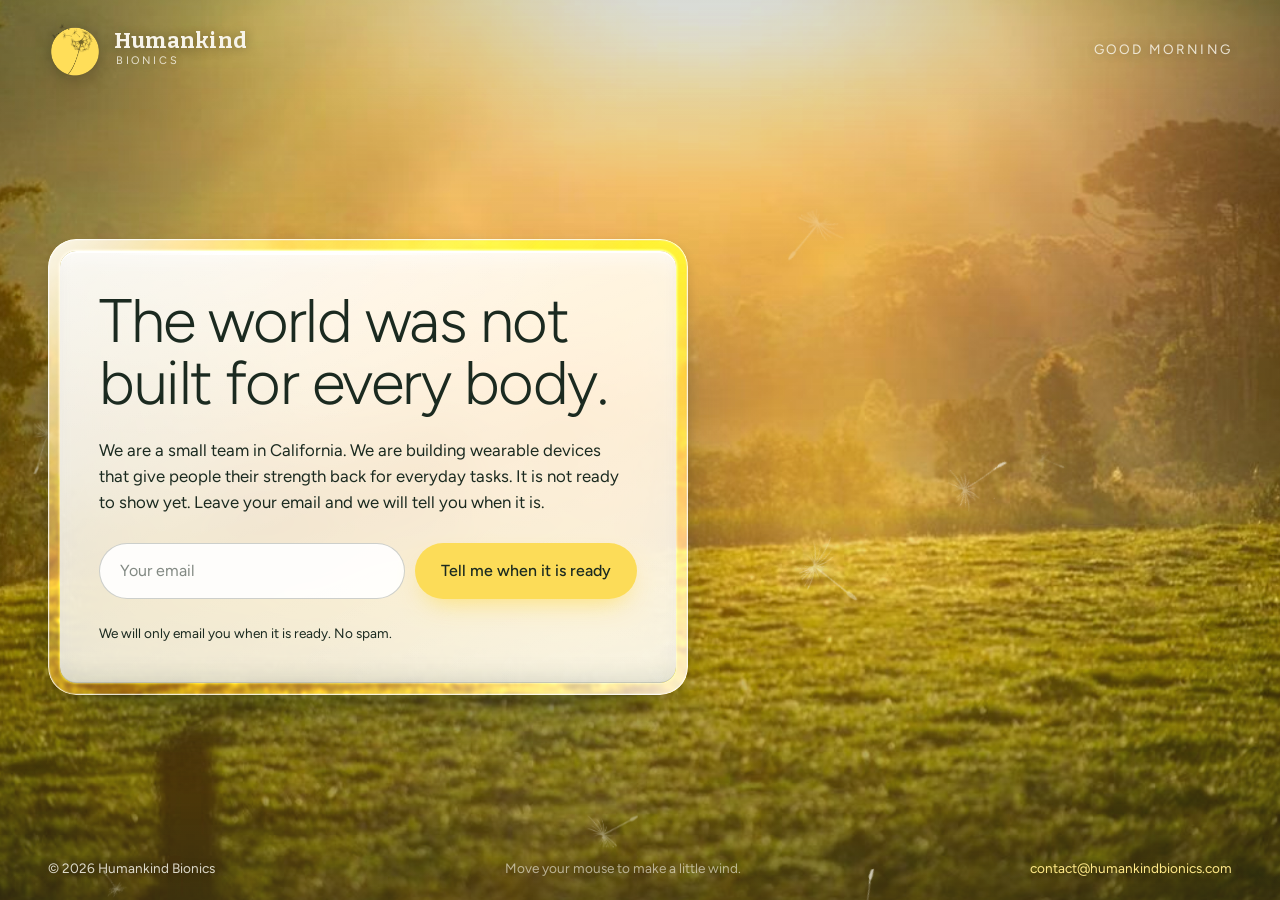
==== index.html @ 405e475a "Set the wordmark in Bitter, the serif from the logo lockup The typographic header used Figtree for "" ====
<!doctype html>
<html lang="en">
<head>
<meta charset="utf-8">
<meta name="viewport" content="width=device-width,initial-scale=1">
<title>Humankind Bionics</title>
<meta name="description" content="Humankind Bionics is a small team in California building wearable devices that give people their strength back for everyday tasks.">
<meta property="og:title" content="Humankind Bionics">
<meta property="og:description" content="The world was not built for every body. Leave your email and we will tell you when it is ready.">
<meta property="og:image" content="https://humankindbionics.com/assets/brand/share.jpg">
<meta property="og:url" content="https://humankindbionics.com/">
<meta name="twitter:card" content="summary_large_image">
<link rel="icon" type="image/png" sizes="32x32" href="assets/brand/icon-32.png">
<link rel="apple-touch-icon" href="assets/brand/icon-180.png">
<link rel="preload" as="image" href="assets/photos/noon.jpg">
<style>
@font-face{font-family:"Figtree";font-style:normal;font-weight:300;font-display:swap;src:url(assets/fonts/figtree-latin-300-normal.woff2) format("woff2")}
@font-face{font-family:"Figtree";font-style:normal;font-weight:400;font-display:swap;src:url(assets/fonts/figtree-latin-400-normal.woff2) format("woff2")}
@font-face{font-family:"Figtree";font-style:normal;font-weight:500;font-display:swap;src:url(assets/fonts/figtree-latin-500-normal.woff2) format("woff2")}
@font-face{font-family:"Bitter";font-style:normal;font-weight:700;font-display:swap;src:url(assets/fonts/bitter-latin-700-normal.woff2) format("woff2")}
:root{--ink:#1B2A20;--yellow:#FCDC58;--bg:#0F1E16;--r:28px;--rim:12px;--veil-top:.24;--veil-bot:.55}
*{box-sizing:border-box}
html,body{height:100%}
body{margin:0;background:var(--bg);color:var(--ink);font-family:"Figtree",system-ui,sans-serif;font-weight:400;-webkit-font-smoothing:antialiased;line-height:1.5;min-height:100vh;overflow-x:hidden}
h1,p{margin:0}
.scene{position:relative;min-height:100vh;min-height:100svh;overflow:hidden;isolation:isolate;display:grid;grid-template-rows:auto 1fr auto}
.world{position:absolute;inset:-4%;z-index:0;will-change:transform}
.ph{position:absolute;inset:0;width:100%;height:100%;object-fit:cover;filter:saturate(1.05) contrast(1.02);opacity:0;transition:opacity 1.6s ease;transform-origin:50% 60%}
.ph.on{opacity:1;animation:drift 60s ease-in-out infinite alternate}
@keyframes drift{from{transform:scale(1)}to{transform:scale(1.05)}}
.veil{position:absolute;inset:0;z-index:0;background:linear-gradient(180deg,rgba(16,35,26,var(--veil-top)) 0%,rgba(16,35,26,0) 30%,rgba(16,35,26,.10) 65%,rgba(16,35,26,var(--veil-bot)) 100%);transition:background 2s ease}
.seed{position:absolute;left:0;top:0;z-index:0;pointer-events:none;opacity:0;will-change:transform,opacity;filter:drop-shadow(0 4px 8px rgba(0,0,0,.35))}
.top{position:relative;z-index:2;display:flex;align-items:center;justify-content:space-between;gap:16px;padding:22px clamp(20px,4vw,48px);color:#F7F4EA;text-shadow:0 1px 12px rgba(0,0,0,.35);opacity:0;animation:rise 1.1s .25s cubic-bezier(.2,.7,.2,1) forwards}
.top .brand{display:flex;align-items:center;gap:12px;cursor:pointer;user-select:none}
.top .brand img.mark{width:clamp(42px,4.2vw,54px);height:auto;filter:drop-shadow(0 2px 10px rgba(0,0,0,.3));transition:transform .4s cubic-bezier(.2,.7,.2,1)}
.top .brand:hover img.mark{transform:scale(1.06) rotate(-5deg)}
.top .brand .word{display:flex;flex-direction:column;line-height:1;color:#F7F4EA}
.top .brand .name{font-family:"Bitter",Georgia,serif;font-weight:700;font-size:clamp(1.3rem,1.7vw,1.55rem);letter-spacing:.005em}
.top .brand .sub{font-weight:400;font-size:.68rem;letter-spacing:.26em;text-transform:uppercase;opacity:.85;margin-top:4px;padding-left:2px}
.top span.right{font-size:.85rem;letter-spacing:.16em;text-transform:uppercase;opacity:.85}
.mid{position:relative;z-index:2;display:grid;align-content:center;padding:6vh clamp(20px,4vw,48px)}
.tilt{width:min(640px,100%);will-change:transform;opacity:0;animation:rise 1.2s .1s cubic-bezier(.2,.7,.2,1) forwards}
@keyframes rise{from{opacity:0;transform:translateY(26px)}to{opacity:1;transform:translateY(0)}}
.g{position:relative;isolation:isolate;padding:clamp(30px,4vw,56px);border-radius:var(--r);color:var(--ink);box-shadow:0 44px 80px -34px rgba(16,35,26,.65),0 6px 14px rgba(16,35,26,.14);display:grid;gap:clamp(16px,2vw,24px)}
.g::before{content:"";position:absolute;inset:var(--rim);border-radius:calc(var(--r) - var(--rim));z-index:0;pointer-events:none;
  background:radial-gradient(120% 80% at 18% 0%,rgba(255,255,255,.35) 0%,rgba(255,255,255,0) 55%),radial-gradient(90% 60% at 90% 100%,rgba(255,255,255,.18) 0%,rgba(255,255,255,0) 60%),linear-gradient(160deg,rgba(255,255,255,.90) 0%,rgba(255,255,255,.82) 55%,rgba(255,255,255,.86) 100%);
  backdrop-filter:blur(28px) saturate(1.4) brightness(1.06);-webkit-backdrop-filter:blur(28px) saturate(1.4) brightness(1.06);
  box-shadow:inset 0 2px 0 rgba(255,255,255,.95),inset 0 12px 22px -8px rgba(255,255,255,.7),inset 0 -1px 0 rgba(16,35,26,.14),inset 0 -16px 26px -14px rgba(16,35,26,.16)}
.g::after{content:"";position:absolute;inset:0;border-radius:var(--r);z-index:0;pointer-events:none;padding:var(--rim);
  background:linear-gradient(135deg,rgba(255,255,255,.92) 0%,rgba(255,255,255,.35) 22%,rgba(255,255,255,.06) 48%,rgba(255,255,255,.22) 72%,rgba(255,255,255,.80) 100%);
  backdrop-filter:blur(1.5px) brightness(1.28) saturate(1.6) contrast(1.08);-webkit-backdrop-filter:blur(1.5px) brightness(1.28) saturate(1.6) contrast(1.08);
  -webkit-mask:linear-gradient(#000 0 0) content-box,linear-gradient(#000 0 0);-webkit-mask-composite:xor;mask:linear-gradient(#000 0 0) content-box,linear-gradient(#000 0 0);mask-composite:exclude;
  box-shadow:inset 0 0 0 1px rgba(255,255,255,.75),inset 0 0 0 2px rgba(255,255,255,.18),0 0 0 1px rgba(16,35,26,.10)}
.g>*{position:relative;z-index:1}
.g .glint{position:absolute;left:8%;right:30%;top:calc(var(--rim) + 2px);height:2px;border-radius:999px;background:linear-gradient(90deg,rgba(255,255,255,0),rgba(255,255,255,.95) 30%,rgba(255,255,255,.95) 60%,rgba(255,255,255,0));pointer-events:none}
.g .sweep{position:absolute;inset:var(--rim);border-radius:calc(var(--r) - var(--rim));overflow:hidden;pointer-events:none;z-index:1}
.g .sweep::before{content:"";position:absolute;top:-20%;bottom:-20%;left:-40%;width:35%;background:linear-gradient(100deg,rgba(255,255,255,0) 0%,rgba(255,255,255,.55) 50%,rgba(255,255,255,0) 100%);transform:skewX(-14deg);animation:sweep 2.2s 1s cubic-bezier(.3,.6,.2,1) forwards}
@keyframes sweep{to{left:130%}}
h1{font-weight:300;font-size:clamp(2.3rem,4.8vw,4.2rem);line-height:1;letter-spacing:-.025em;text-wrap:balance}
h1 .w{display:inline-block;opacity:0;transform:translateY(.35em);animation:word .9s cubic-bezier(.2,.7,.2,1) forwards}
@keyframes word{to{opacity:1;transform:none}}
p.lead{font-size:clamp(1.05rem,1.3vw,1.2rem);line-height:1.55;max-width:48ch;opacity:0;animation:fade 1s 1.1s ease forwards}
form,.note{opacity:0;animation:fade 1s 1.35s ease forwards}
@keyframes fade{to{opacity:1}}
form{display:flex;gap:10px;flex-wrap:wrap;margin-top:4px}
input{flex:1;min-width:200px;padding:15px 20px;border-radius:999px;border:1px solid rgba(27,42,32,.22);background:rgba(255,255,255,.9);font:inherit;font-size:1rem;color:var(--ink);transition:background .3s,box-shadow .3s}
input::placeholder{color:rgba(27,42,32,.55)}
input:focus{outline:none;background:#fff;box-shadow:0 0 0 3px var(--yellow)}
.btn{position:relative;display:inline-flex;align-items:center;justify-content:center;padding:15px 26px;border-radius:999px;font-weight:500;font-size:1rem;color:var(--ink);background:var(--yellow);border:0;cursor:pointer;font-family:inherit;line-height:1;box-shadow:0 12px 26px -10px rgba(252,220,88,.8);transition:transform .25s cubic-bezier(.2,.7,.2,1),box-shadow .25s;overflow:hidden}
.btn::after{content:"";position:absolute;inset:0;background:linear-gradient(100deg,rgba(255,255,255,0) 30%,rgba(255,255,255,.55) 50%,rgba(255,255,255,0) 70%);transform:translateX(-120%);transition:transform .7s ease}
.btn:hover{transform:translateY(-2px);box-shadow:0 18px 30px -12px rgba(252,220,88,.9)}
.btn:hover::after{transform:translateX(120%)}
.btn:active{transform:translateY(0) scale(.98)}
.btn:focus-visible{outline:3px solid var(--ink);outline-offset:3px}
.btn.done{background:#FFF3BF}
.btn[disabled]{opacity:.7;cursor:default}
.note{font-size:.85rem;opacity:.7}
.note.ok{opacity:1}
.note.err{opacity:1;color:#8A3B2A}
.bot{position:relative;z-index:2;display:flex;justify-content:space-between;gap:16px;flex-wrap:wrap;padding:22px clamp(20px,4vw,48px);color:rgba(247,244,234,.85);font-size:.85rem;text-shadow:0 1px 10px rgba(0,0,0,.35);opacity:0;animation:fade 1.2s .9s ease forwards}
.bot a{color:#FFE989;text-decoration:none}
.bot .hint{opacity:.7}
@media (max-width:700px){.mid{align-content:end}.bot .hint{display:none}}
@media (prefers-reduced-motion:reduce){.ph.on,.top,.tilt,h1 .w,p.lead,form,.note,.bot,.g .sweep::before{animation:none;opacity:1;transform:none}}
</style>
</head>
<body>
<div class="scene" id="scene">
  <div class="world" id="world">
    <img class="ph" data-t="morning" src="assets/photos/morning.jpg" alt="" style="object-position:50% 50%">
    <img class="ph" data-t="noon" src="assets/photos/noon.jpg" alt="Sunlit green hills" style="object-position:50% 58%">
    <img class="ph" data-t="afternoon" src="assets/photos/afternoon.jpg" alt="" style="object-position:50% 58%">
    <img class="ph" data-t="golden" src="assets/photos/golden.jpg" alt="" style="object-position:50% 60%">
    <img class="ph" data-t="dusk" src="assets/photos/dusk.jpg" alt="" style="object-position:50% 40%">
    <img class="ph" data-t="night" src="assets/photos/night.jpg" alt="" style="object-position:50% 30%">
  </div>
  <div class="veil"></div>

  <header class="top">
    <div class="brand" id="brand" title="Blow"><img class="mark" src="assets/brand/mark.png" alt=""><span class="word"><span class="name">Humankind</span><span class="sub">Bionics</span></span></div>
    <span class="right" id="clock">Hello</span>
  </header>

  <main class="mid">
    <div class="tilt" id="tilt"><div class="g" id="panel"><span class="glint"></span><span class="sweep"></span>
      <h1 id="h1">The world was not built for every body.</h1>
      <p class="lead">We are a small team in California. We are building wearable devices that give people their strength back for everyday tasks. It is not ready to show yet. Leave your email and we will tell you when it is.</p>
      <form id="form" novalidate>
        <input type="email" name="email" id="email" placeholder="Your email" aria-label="Your email" autocomplete="email" required>
        <button class="btn" id="btn" type="submit">Tell me when it is ready</button>
      </form>
      <span class="note" id="note">We will only email you when it is ready. No spam.</span>
    </div></div>
  </main>

  <footer class="bot">
    <span>© 2026 Humankind Bionics</span>
    <span class="hint">Move your mouse to make a little wind.</span>
    <span><a href="mailto:contact@humankindbionics.com">contact@humankindbionics.com</a></span>
  </footer>
</div>

<script>
/* ============================================================
   SIGN-UP SETTINGS. Fill in ONE of these.
   'sheet' posts to a Google Apps Script web app that writes a Google Sheet.
   ============================================================ */
var SIGNUP = {
  provider: 'sheet',                     // 'sheet', 'formspree' or 'klaviyo'
  sheetEndpoint: 'https://script.google.com/macros/s/AKfycbyT3621GOL5pLBuAhzZTnQ-L-tyEwqoAyn8H8Ly2Vvxri1TJKTh639QcmWq_k2JcEoq/exec',
  formspreeEndpoint: 'https://formspree.io/f/REPLACE_ME',
  klaviyoCompanyId: 'REPLACE_ME',        // Klaviyo public API key (6 characters)
  klaviyoListId: 'REPLACE_ME'            // Klaviyo list ID
};

(function(){
var reduce=matchMedia('(prefers-reduced-motion: reduce)').matches;
var touch=matchMedia('(hover: none)').matches;

/* headline: words rise one after another */
var h=document.getElementById('h1'); var words=h.textContent.split(' ');
h.innerHTML=words.map(function(w,i){return '<span class="w" style="animation-delay:'+(0.35+i*0.07)+'s">'+w+'</span>'}).join(' ');

/* time of day: six photos, one for the visitor's hour */
var root=document.documentElement, hr=new Date().getHours(), clock=document.getElementById('clock');
var tod = hr<5?'night': hr<9?'morning': hr<13?'noon': hr<17?'afternoon': hr<19?'golden': hr<21?'dusk':'night';
var V={morning:[.16,.5],noon:[.24,.55],afternoon:[.18,.5],golden:[.2,.55],dusk:[.15,.5],night:[.1,.45]}[tod];
root.style.setProperty('--veil-top',V[0]);root.style.setProperty('--veil-bot',V[1]);
document.querySelectorAll('.ph').forEach(function(im){ im.classList.toggle('on', im.getAttribute('data-t')===tod); });
clock.textContent=({morning:'Good morning',noon:'Good day',afternoon:'Good afternoon',golden:'Good evening',dusk:'Good evening',night:'Good night'})[tod];

/* tilt: the glass shifts toward the cursor, the world shifts away (flat, so the blur keeps working in Safari) */
var tilt=document.getElementById('tilt'), world=document.getElementById('world'), tx=0,ty=0,cx=0,cy=0;
if(!touch&&!reduce){ addEventListener('pointermove',function(e){tx=(e.clientX/innerWidth-0.5); ty=(e.clientY/innerHeight-0.5);}); }

/* seeds: drift on their own, and follow the wind of the mouse */
var scene=document.getElementById('scene'); var seeds=[]; var wind={x:0,y:0}; var lastX=null,lastY=null;
var SRC=['assets/brand/seed-1.png','assets/brand/seed-2.png'];
function spawn(x,y,burst){
  var img=document.createElement('img'); img.className='seed'; img.alt=''; img.src=SRC[Math.floor(Math.random()*2)];
  var size=burst?26+Math.random()*22:28+Math.random()*44; img.style.width=size+'px';
  var s={el:img,x:x,y:y,vx:burst?(Math.random()-0.5)*3.2:(-0.15-Math.random()*0.25),vy:burst?(-2.4-Math.random()*2.2):(-0.08-Math.random()*0.12),rot:Math.random()*360,vr:(Math.random()-0.5)*0.6,ph:Math.random()*6.28,life:burst?1:Infinity,op:0,target:0.55+Math.random()*0.35,burst:!!burst};
  scene.appendChild(img); seeds.push(s); return s;
}
function reset(s){ s.x=innerWidth*(0.9+Math.random()*0.4); s.y=innerHeight*(0.2+Math.random()*0.9); s.vx=-0.15-Math.random()*0.25; s.vy=-0.08-Math.random()*0.12; s.op=0; }
var N=touch?9:14; for(var i=0;i<N;i++){ spawn(Math.random()*innerWidth,Math.random()*innerHeight); }
addEventListener('pointermove',function(e){ if(lastX!==null){ wind.x+=(e.clientX-lastX)*0.02; wind.y+=(e.clientY-lastY)*0.02; } lastX=e.clientX; lastY=e.clientY; });
function puff(x,y,n){ for(var i=0;i<n;i++) spawn(x+(Math.random()-0.5)*40,y+(Math.random()-0.5)*20,true); }
document.getElementById('brand').addEventListener('click',function(e){ var r=e.currentTarget.getBoundingClientRect(); puff(r.left+20,r.top+16,10); });
scene.addEventListener('pointerdown',function(e){ if(touch && !e.target.closest('form,a,button,.brand')) { wind.x+=(Math.random()-0.5)*6; wind.y-=3; } });
var t0=performance.now();
function frame(now){
  var dt=Math.min(40,now-t0)/16.7; t0=now;
  wind.x*=0.94; wind.y*=0.94; wind.x=Math.max(-6,Math.min(6,wind.x)); wind.y=Math.max(-6,Math.min(6,wind.y));
  for(var i=seeds.length-1;i>=0;i--){
    var s=seeds[i]; s.ph+=0.02*dt;
    s.vx+=(wind.x*0.06)*dt; s.vy+=(wind.y*0.06)*dt;
    if(s.burst){ s.vy+=0.02*dt; s.vx*=0.985; s.vy*=0.985; s.life-=0.006*dt; } else { s.vx=s.vx*0.985+(-0.2)*0.015; s.vy=s.vy*0.985+(-0.1)*0.015; }
    s.x+=(s.vx+Math.sin(s.ph)*0.35)*dt; s.y+=(s.vy+Math.cos(s.ph*0.7)*0.25)*dt; s.rot+=(s.vr+wind.x*0.4)*dt;
    var goal=s.burst?Math.max(0,s.life)*0.9:s.target; s.op+=(goal-s.op)*0.04*dt;
    if(!s.burst && (s.x<-120||s.y<-120||s.x>innerWidth+160||s.y>innerHeight+160)) reset(s);
    if(s.burst && s.life<=0){ s.el.remove(); seeds.splice(i,1); continue; }
    s.el.style.opacity=s.op; s.el.style.transform='translate('+s.x+'px,'+s.y+'px) rotate('+s.rot+'deg)';
  }
  if(!touch&&!reduce){ cx+=(tx-cx)*0.06; cy+=(ty-cy)*0.06; tilt.style.transform='translate('+(cx*14)+'px,'+(cy*10)+'px)'; world.style.transform='translate('+(-cx*18)+'px,'+(-cy*12)+'px)'; }
  requestAnimationFrame(frame);
}
if(!reduce) requestAnimationFrame(frame); else seeds.forEach(function(s){s.el.style.opacity=.6;s.el.style.transform='translate('+s.x+'px,'+s.y+'px)';});

/* the moment of joining: send the email, then a small release of seeds */
var form=document.getElementById('form'), btn=document.getElementById('btn'), note=document.getElementById('note'), email=document.getElementById('email');
function say(t,cls){ note.textContent=t; note.className='note '+(cls||''); }
function celebrate(){ var r=btn.getBoundingClientRect(); puff(r.left+r.width/2,r.top,14); btn.textContent='Thank you. We will write to you.'; btn.classList.add('done'); say('You are one of the first to know.','ok'); }
function send(addr){
  if(SIGNUP.provider==='sheet'){
    /* form-encoded body and no custom headers: Apps Script reads e.parameter only from
       form bodies, and it never answers a CORS preflight, so the request must stay simple.
       It answers 200 with {ok:false} on its own failures, so the body is checked too. */
    var body=new URLSearchParams(); body.append('email',addr); body.append('source','humankindbionics.com'); body.append('page',location.pathname);
    return fetch(SIGNUP.sheetEndpoint,{method:'POST',body:body}).then(function(r){ if(!r.ok) throw new Error('sheet '+r.status); return r.text(); })
      .then(function(t){ var p=null; try{ p=JSON.parse(t); }catch(e){} if(!p||p.ok!==true) throw new Error('sheet rejected'); });
  }
  if(SIGNUP.provider==='klaviyo'){
    return fetch('https://a.klaviyo.com/client/subscriptions/?company_id='+encodeURIComponent(SIGNUP.klaviyoCompanyId),{method:'POST',headers:{'Content-Type':'application/json','revision':'2024-10-15'},
      body:JSON.stringify({data:{type:'subscription',attributes:{profile:{data:{type:'profile',attributes:{email:addr}}}},relationships:{list:{data:{type:'list',id:SIGNUP.klaviyoListId}}}}})}).then(function(r){ if(!r.ok&&r.status!==202) throw new Error('klaviyo '+r.status); });
  }
  return fetch(SIGNUP.formspreeEndpoint,{method:'POST',headers:{'Accept':'application/json','Content-Type':'application/json'},body:JSON.stringify({email:addr,source:'humankindbionics.com'})}).then(function(r){ if(!r.ok) throw new Error('formspree '+r.status); });
}
form.addEventListener('submit',function(e){
  e.preventDefault(); if(btn.classList.contains('done')) return;
  var addr=(email.value||'').trim();
  if(!/^[^\s@]+@[^\s@]+\.[^\s@]+$/.test(addr)){ say('Please check the email address.','err'); email.focus(); return; }
  var unset=/REPLACE_ME/.test(SIGNUP.provider==='klaviyo'?SIGNUP.klaviyoCompanyId+SIGNUP.klaviyoListId:SIGNUP.provider==='sheet'?SIGNUP.sheetEndpoint:SIGNUP.formspreeEndpoint);
  btn.disabled=true; say('One moment.');
  (unset?Promise.resolve():send(addr)).then(function(){ celebrate(); }).catch(function(){ btn.disabled=false; say('Something went wrong. Please try again, or email contact@humankindbionics.com.','err'); });
});
})();
</script>
</body>
</html>
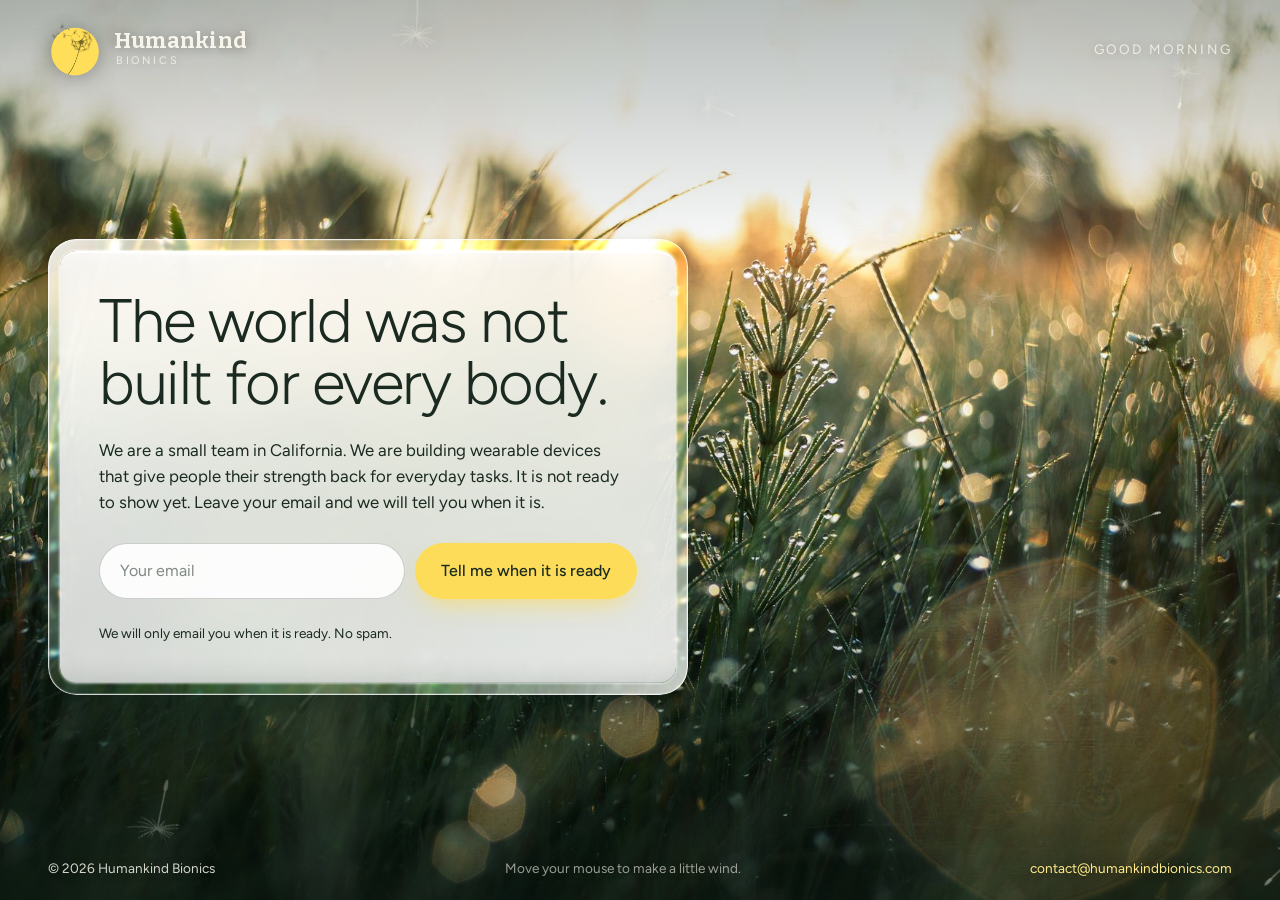
==== commit cdc266c1: "Replace the four placeholder photos with full-size originals golden, dusk and night were 500 pixel P" ====
--- a/index.html
+++ b/index.html
@@ -90,9 +90,9 @@
     <img class="ph" data-t="morning" src="assets/photos/morning.jpg" alt="" style="object-position:50% 50%">
     <img class="ph" data-t="noon" src="assets/photos/noon.jpg" alt="Sunlit green hills" style="object-position:50% 58%">
     <img class="ph" data-t="afternoon" src="assets/photos/afternoon.jpg" alt="" style="object-position:50% 58%">
-    <img class="ph" data-t="golden" src="assets/photos/golden.jpg" alt="" style="object-position:50% 60%">
-    <img class="ph" data-t="dusk" src="assets/photos/dusk.jpg" alt="" style="object-position:50% 40%">
-    <img class="ph" data-t="night" src="assets/photos/night.jpg" alt="" style="object-position:50% 30%">
+    <img class="ph" data-t="golden" src="assets/photos/golden.jpg" alt="" style="object-position:50% 55%">
+    <img class="ph" data-t="dusk" src="assets/photos/dusk.jpg" alt="" style="object-position:50% 45%">
+    <img class="ph" data-t="night" src="assets/photos/night.jpg" alt="" style="object-position:50% 50%">
   </div>
   <div class="veil"></div>
 
@@ -144,7 +144,7 @@
 /* time of day: six photos, one for the visitor's hour */
 var root=document.documentElement, hr=new Date().getHours(), clock=document.getElementById('clock');
 var tod = hr<5?'night': hr<9?'morning': hr<13?'noon': hr<17?'afternoon': hr<19?'golden': hr<21?'dusk':'night';
-var V={morning:[.16,.5],noon:[.24,.55],afternoon:[.18,.5],golden:[.2,.55],dusk:[.15,.5],night:[.1,.45]}[tod];
+var V={morning:[.3,.5],noon:[.24,.55],afternoon:[.18,.5],golden:[.26,.55],dusk:[.18,.5],night:[.1,.45]}[tod];
 root.style.setProperty('--veil-top',V[0]);root.style.setProperty('--veil-bot',V[1]);
 document.querySelectorAll('.ph').forEach(function(im){ im.classList.toggle('on', im.getAttribute('data-t')===tod); });
 clock.textContent=({morning:'Good morning',noon:'Good day',afternoon:'Good afternoon',golden:'Good evening',dusk:'Good evening',night:'Good night'})[tod];
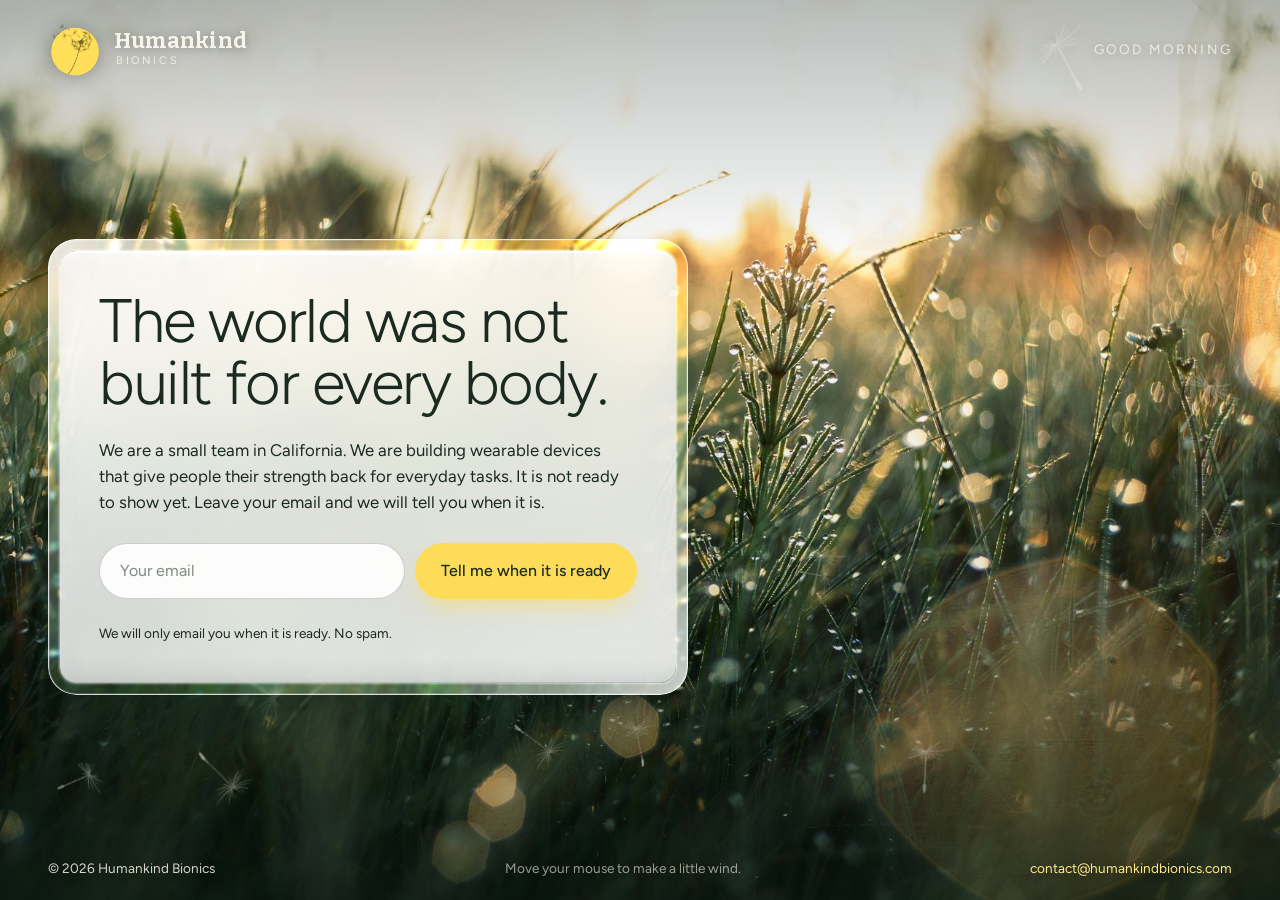
==== commit 2c5dd292: "Retire the noon and afternoon photos until sharper ones arrive Both were portrait and under 1500 pix" ====
--- a/index.html
+++ b/index.html
@@ -12,7 +12,6 @@
 <meta name="twitter:card" content="summary_large_image">
 <link rel="icon" type="image/png" sizes="32x32" href="assets/brand/icon-32.png">
 <link rel="apple-touch-icon" href="assets/brand/icon-180.png">
-<link rel="preload" as="image" href="assets/photos/noon.jpg">
 <style>
 @font-face{font-family:"Figtree";font-style:normal;font-weight:300;font-display:swap;src:url(assets/fonts/figtree-latin-300-normal.woff2) format("woff2")}
 @font-face{font-family:"Figtree";font-style:normal;font-weight:400;font-display:swap;src:url(assets/fonts/figtree-latin-400-normal.woff2) format("woff2")}
@@ -88,8 +87,6 @@
 <div class="scene" id="scene">
   <div class="world" id="world">
     <img class="ph" data-t="morning" src="assets/photos/morning.jpg" alt="" style="object-position:50% 50%">
-    <img class="ph" data-t="noon" src="assets/photos/noon.jpg" alt="Sunlit green hills" style="object-position:50% 58%">
-    <img class="ph" data-t="afternoon" src="assets/photos/afternoon.jpg" alt="" style="object-position:50% 58%">
     <img class="ph" data-t="golden" src="assets/photos/golden.jpg" alt="" style="object-position:50% 55%">
     <img class="ph" data-t="dusk" src="assets/photos/dusk.jpg" alt="" style="object-position:50% 45%">
     <img class="ph" data-t="night" src="assets/photos/night.jpg" alt="" style="object-position:50% 50%">
@@ -144,9 +141,11 @@
 /* time of day: six photos, one for the visitor's hour */
 var root=document.documentElement, hr=new Date().getHours(), clock=document.getElementById('clock');
 var tod = hr<5?'night': hr<9?'morning': hr<13?'noon': hr<17?'afternoon': hr<19?'golden': hr<21?'dusk':'night';
-var V={morning:[.3,.5],noon:[.24,.55],afternoon:[.18,.5],golden:[.26,.55],dusk:[.18,.5],night:[.1,.45]}[tod];
+/* hours without a photo of their own borrow one; the greeting stays theirs, the tint follows the photo */
+var STANDIN={noon:'morning',afternoon:'morning'}; var photo=STANDIN[tod]||tod;
+var V={morning:[.3,.5],golden:[.26,.55],dusk:[.18,.5],night:[.1,.45]}[photo];
 root.style.setProperty('--veil-top',V[0]);root.style.setProperty('--veil-bot',V[1]);
-document.querySelectorAll('.ph').forEach(function(im){ im.classList.toggle('on', im.getAttribute('data-t')===tod); });
+document.querySelectorAll('.ph').forEach(function(im){ im.classList.toggle('on', im.getAttribute('data-t')===photo); });
 clock.textContent=({morning:'Good morning',noon:'Good day',afternoon:'Good afternoon',golden:'Good evening',dusk:'Good evening',night:'Good night'})[tod];
 
 /* tilt: the glass shifts toward the cursor, the world shifts away (flat, so the blur keeps working in Safari) */
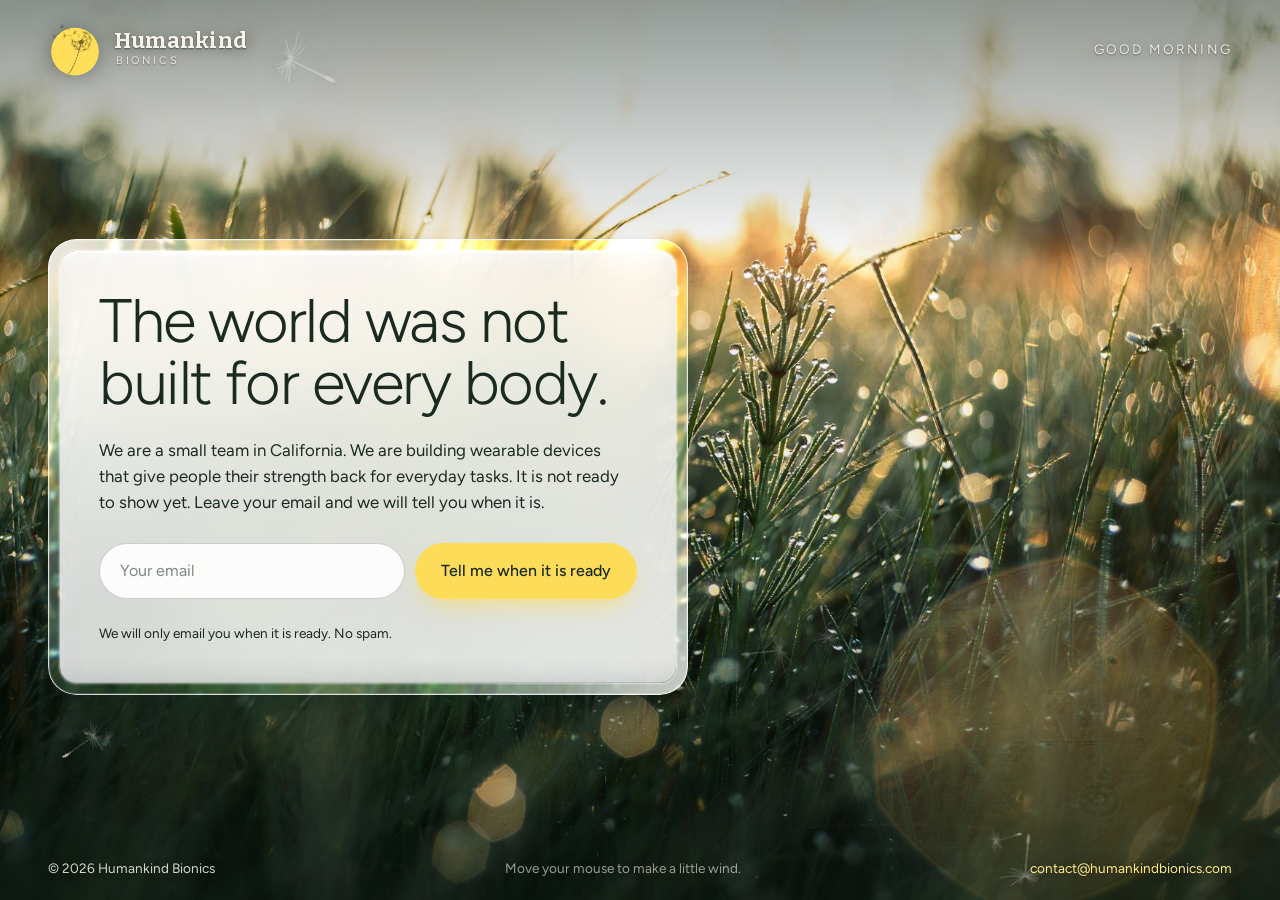
==== commit 6b2fe7d9: "Keep the header readable over the morning sky on phones On a phone the morning photo is cropped to a" ====
--- a/index.html
+++ b/index.html
@@ -29,7 +29,7 @@
 @keyframes drift{from{transform:scale(1)}to{transform:scale(1.05)}}
 .veil{position:absolute;inset:0;z-index:0;background:linear-gradient(180deg,rgba(16,35,26,var(--veil-top)) 0%,rgba(16,35,26,0) 30%,rgba(16,35,26,.10) 65%,rgba(16,35,26,var(--veil-bot)) 100%);transition:background 2s ease}
 .seed{position:absolute;left:0;top:0;z-index:0;pointer-events:none;opacity:0;will-change:transform,opacity;filter:drop-shadow(0 4px 8px rgba(0,0,0,.35))}
-.top{position:relative;z-index:2;display:flex;align-items:center;justify-content:space-between;gap:16px;padding:22px clamp(20px,4vw,48px);color:#F7F4EA;text-shadow:0 1px 12px rgba(0,0,0,.35);opacity:0;animation:rise 1.1s .25s cubic-bezier(.2,.7,.2,1) forwards}
+.top{position:relative;z-index:2;display:flex;align-items:center;justify-content:space-between;gap:16px;padding:22px clamp(20px,4vw,48px);color:#F7F4EA;text-shadow:0 1px 2px rgba(0,0,0,.45),0 2px 14px rgba(0,0,0,.4);opacity:0;animation:rise 1.1s .25s cubic-bezier(.2,.7,.2,1) forwards}
 .top .brand{display:flex;align-items:center;gap:12px;cursor:pointer;user-select:none}
 .top .brand img.mark{width:clamp(42px,4.2vw,54px);height:auto;filter:drop-shadow(0 2px 10px rgba(0,0,0,.3));transition:transform .4s cubic-bezier(.2,.7,.2,1)}
 .top .brand:hover img.mark{transform:scale(1.06) rotate(-5deg)}
@@ -143,7 +143,7 @@
 var tod = hr<5?'night': hr<9?'morning': hr<13?'noon': hr<17?'afternoon': hr<19?'golden': hr<21?'dusk':'night';
 /* hours without a photo of their own borrow one; the greeting stays theirs, the tint follows the photo */
 var STANDIN={noon:'morning',afternoon:'morning'}; var photo=STANDIN[tod]||tod;
-var V={morning:[.3,.5],golden:[.26,.55],dusk:[.18,.5],night:[.1,.45]}[photo];
+var V={morning:[.46,.5],golden:[.3,.55],dusk:[.18,.5],night:[.1,.45]}[photo];
 root.style.setProperty('--veil-top',V[0]);root.style.setProperty('--veil-bot',V[1]);
 document.querySelectorAll('.ph').forEach(function(im){ im.classList.toggle('on', im.getAttribute('data-t')===photo); });
 clock.textContent=({morning:'Good morning',noon:'Good day',afternoon:'Good afternoon',golden:'Good evening',dusk:'Good evening',night:'Good night'})[tod];
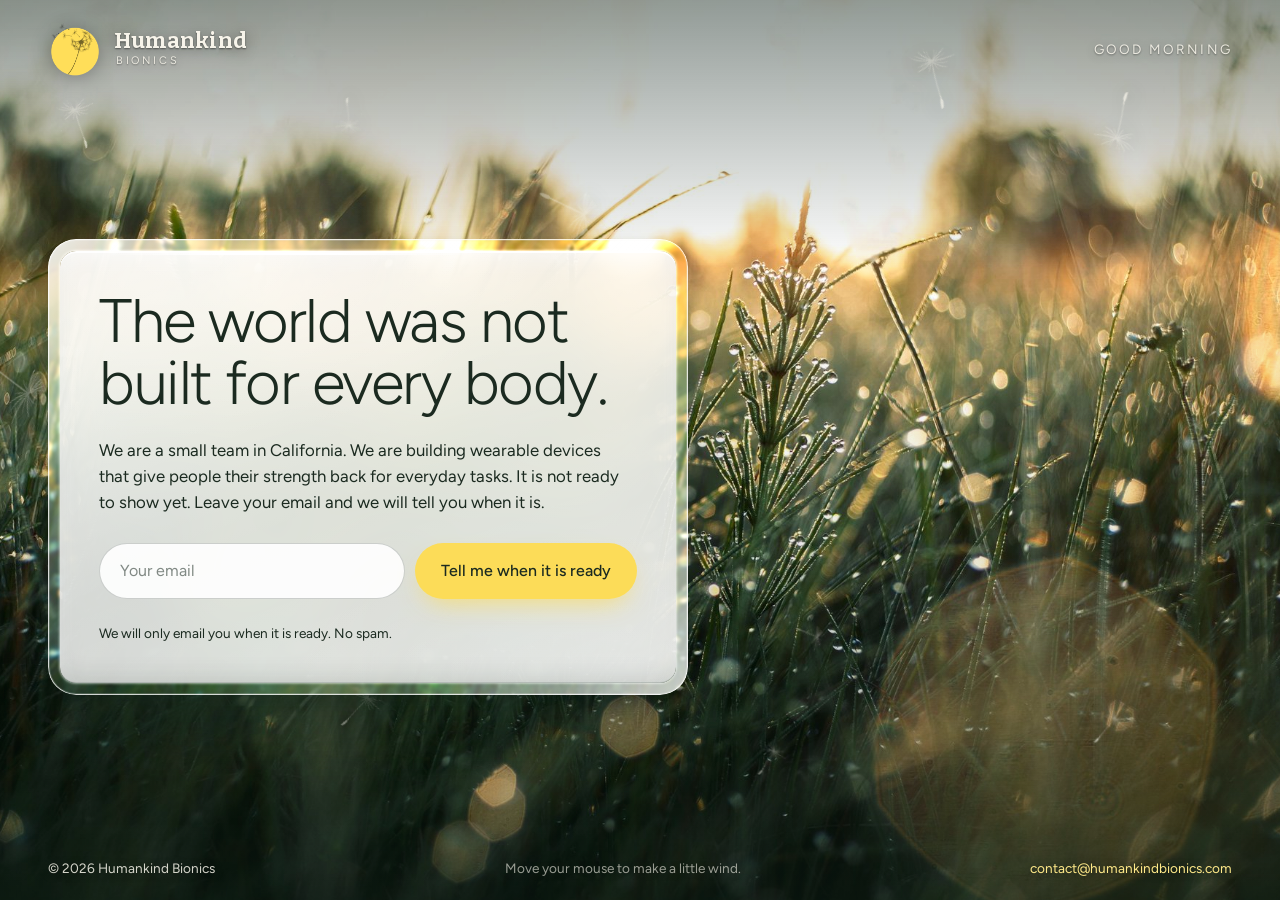
==== commit 4348ee9f: "Let seeds go from the button on hover instead of a shimmer The button's hover effect was a light swe" ====
--- a/index.html
+++ b/index.html
@@ -29,6 +29,7 @@
 @keyframes drift{from{transform:scale(1)}to{transform:scale(1.05)}}
 .veil{position:absolute;inset:0;z-index:0;background:linear-gradient(180deg,rgba(16,35,26,var(--veil-top)) 0%,rgba(16,35,26,0) 30%,rgba(16,35,26,.10) 65%,rgba(16,35,26,var(--veil-bot)) 100%);transition:background 2s ease}
 .seed{position:absolute;left:0;top:0;z-index:0;pointer-events:none;opacity:0;will-change:transform,opacity;filter:drop-shadow(0 4px 8px rgba(0,0,0,.35))}
+.seed.burst{z-index:3;mix-blend-mode:difference;filter:none}
 .top{position:relative;z-index:2;display:flex;align-items:center;justify-content:space-between;gap:16px;padding:22px clamp(20px,4vw,48px);color:#F7F4EA;text-shadow:0 1px 2px rgba(0,0,0,.45),0 2px 14px rgba(0,0,0,.4);opacity:0;animation:rise 1.1s .25s cubic-bezier(.2,.7,.2,1) forwards}
 .top .brand{display:flex;align-items:center;gap:12px;cursor:pointer;user-select:none}
 .top .brand img.mark{width:clamp(42px,4.2vw,54px);height:auto;filter:drop-shadow(0 2px 10px rgba(0,0,0,.3));transition:transform .4s cubic-bezier(.2,.7,.2,1)}
@@ -65,10 +66,8 @@
 input{flex:1;min-width:200px;padding:15px 20px;border-radius:999px;border:1px solid rgba(27,42,32,.22);background:rgba(255,255,255,.9);font:inherit;font-size:1rem;color:var(--ink);transition:background .3s,box-shadow .3s}
 input::placeholder{color:rgba(27,42,32,.55)}
 input:focus{outline:none;background:#fff;box-shadow:0 0 0 3px var(--yellow)}
-.btn{position:relative;display:inline-flex;align-items:center;justify-content:center;padding:15px 26px;border-radius:999px;font-weight:500;font-size:1rem;color:var(--ink);background:var(--yellow);border:0;cursor:pointer;font-family:inherit;line-height:1;box-shadow:0 12px 26px -10px rgba(252,220,88,.8);transition:transform .25s cubic-bezier(.2,.7,.2,1),box-shadow .25s;overflow:hidden}
-.btn::after{content:"";position:absolute;inset:0;background:linear-gradient(100deg,rgba(255,255,255,0) 30%,rgba(255,255,255,.55) 50%,rgba(255,255,255,0) 70%);transform:translateX(-120%);transition:transform .7s ease}
+.btn{position:relative;display:inline-flex;align-items:center;justify-content:center;padding:15px 26px;border-radius:999px;font-weight:500;font-size:1rem;color:var(--ink);background:var(--yellow);border:0;cursor:pointer;font-family:inherit;line-height:1;box-shadow:0 12px 26px -10px rgba(252,220,88,.8);transition:transform .25s cubic-bezier(.2,.7,.2,1),box-shadow .25s}
 .btn:hover{transform:translateY(-2px);box-shadow:0 18px 30px -12px rgba(252,220,88,.9)}
-.btn:hover::after{transform:translateX(120%)}
 .btn:active{transform:translateY(0) scale(.98)}
 .btn:focus-visible{outline:3px solid var(--ink);outline-offset:3px}
 .btn.done{background:#FFF3BF}
@@ -156,7 +155,7 @@
 var scene=document.getElementById('scene'); var seeds=[]; var wind={x:0,y:0}; var lastX=null,lastY=null;
 var SRC=['assets/brand/seed-1.png','assets/brand/seed-2.png'];
 function spawn(x,y,burst){
-  var img=document.createElement('img'); img.className='seed'; img.alt=''; img.src=SRC[Math.floor(Math.random()*2)];
+  var img=document.createElement('img'); img.className=burst?'seed burst':'seed'; img.alt=''; img.src=SRC[Math.floor(Math.random()*2)];
   var size=burst?26+Math.random()*22:28+Math.random()*44; img.style.width=size+'px';
   var s={el:img,x:x,y:y,vx:burst?(Math.random()-0.5)*3.2:(-0.15-Math.random()*0.25),vy:burst?(-2.4-Math.random()*2.2):(-0.08-Math.random()*0.12),rot:Math.random()*360,vr:(Math.random()-0.5)*0.6,ph:Math.random()*6.28,life:burst?1:Infinity,op:0,target:0.55+Math.random()*0.35,burst:!!burst};
   scene.appendChild(img); seeds.push(s); return s;
@@ -190,6 +189,13 @@
 var form=document.getElementById('form'), btn=document.getElementById('btn'), note=document.getElementById('note'), email=document.getElementById('email');
 function say(t,cls){ note.textContent=t; note.className='note '+(cls||''); }
 function celebrate(){ var r=btn.getBoundingClientRect(); puff(r.left+r.width/2,r.top,14); btn.textContent='Thank you. We will write to you.'; btn.classList.add('done'); say('You are one of the first to know.','ok'); }
+/* hovering the button lets seeds go from its top edge: a handful at once, then a slow trickle while the pointer stays */
+var hoverTimer=null;
+function edgePuff(n){ var r=btn.getBoundingClientRect(); for(var i=0;i<n;i++){ var s=spawn(r.left+8+Math.random()*(r.width-16), r.top-6-Math.random()*8, true); s.vx=(Math.random()-0.5)*2.4; s.vy=-1.6-Math.random()*2; } }
+if(!touch&&!reduce){
+  btn.addEventListener('pointerenter',function(){ if(btn.disabled||btn.classList.contains('done')) return; edgePuff(7); clearInterval(hoverTimer); hoverTimer=setInterval(function(){ if(seeds.length<70) edgePuff(1); },220); });
+  btn.addEventListener('pointerleave',function(){ clearInterval(hoverTimer); hoverTimer=null; });
+}
 function send(addr){
   if(SIGNUP.provider==='sheet'){
     /* form-encoded body and no custom headers: Apps Script reads e.parameter only from
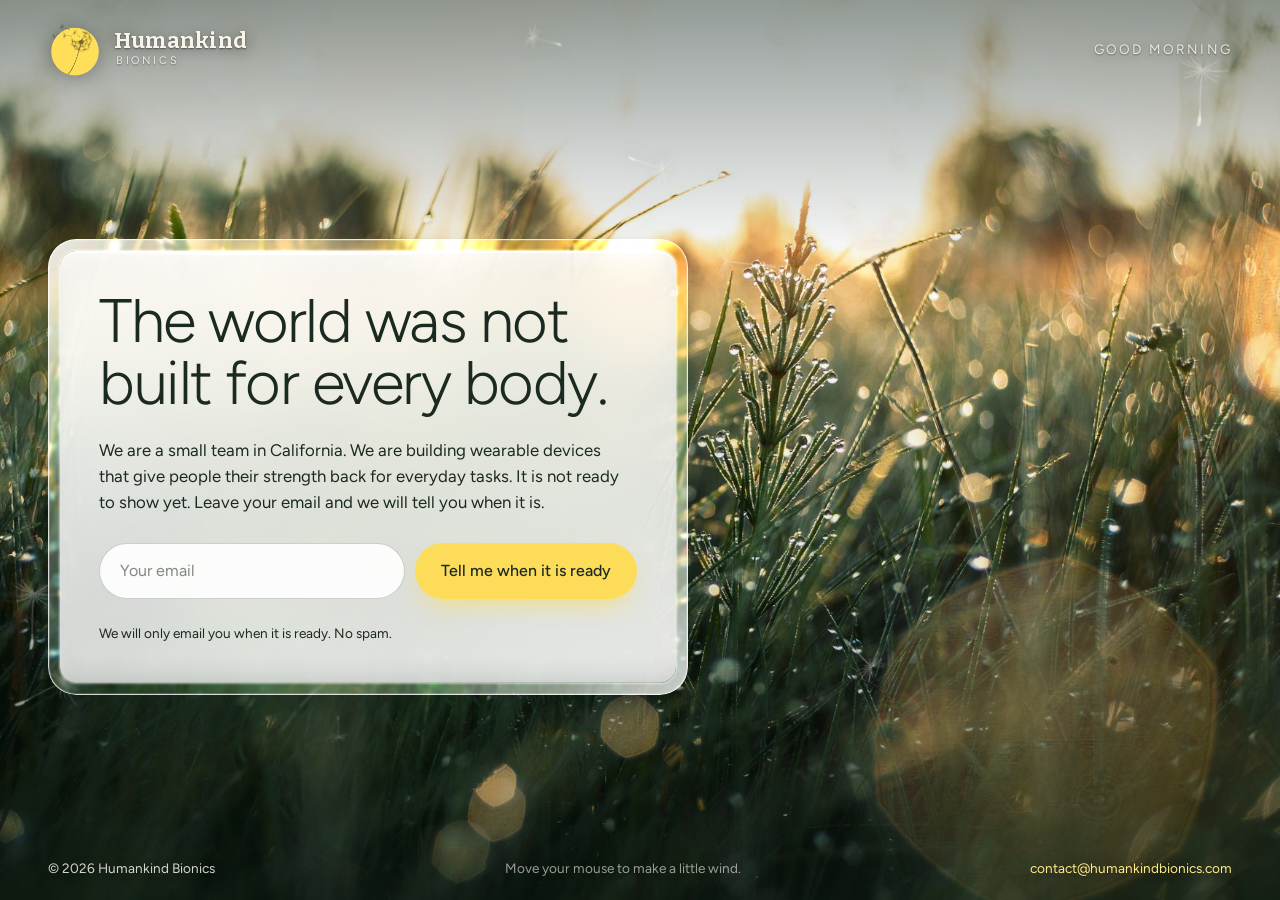
==== commit 40b9e1f7: "Hover puff: four white seeds, once per visit, no trickle The hover burst was too much: seven seeds a" ====
--- a/index.html
+++ b/index.html
@@ -29,7 +29,7 @@
 @keyframes drift{from{transform:scale(1)}to{transform:scale(1.05)}}
 .veil{position:absolute;inset:0;z-index:0;background:linear-gradient(180deg,rgba(16,35,26,var(--veil-top)) 0%,rgba(16,35,26,0) 30%,rgba(16,35,26,.10) 65%,rgba(16,35,26,var(--veil-bot)) 100%);transition:background 2s ease}
 .seed{position:absolute;left:0;top:0;z-index:0;pointer-events:none;opacity:0;will-change:transform,opacity;filter:drop-shadow(0 4px 8px rgba(0,0,0,.35))}
-.seed.burst{z-index:3;mix-blend-mode:difference;filter:none}
+.seed.burst{z-index:3;filter:drop-shadow(0 2px 4px rgba(16,35,26,.5)) drop-shadow(0 0 1px rgba(16,35,26,.55))}
 .top{position:relative;z-index:2;display:flex;align-items:center;justify-content:space-between;gap:16px;padding:22px clamp(20px,4vw,48px);color:#F7F4EA;text-shadow:0 1px 2px rgba(0,0,0,.45),0 2px 14px rgba(0,0,0,.4);opacity:0;animation:rise 1.1s .25s cubic-bezier(.2,.7,.2,1) forwards}
 .top .brand{display:flex;align-items:center;gap:12px;cursor:pointer;user-select:none}
 .top .brand img.mark{width:clamp(42px,4.2vw,54px);height:auto;filter:drop-shadow(0 2px 10px rgba(0,0,0,.3));transition:transform .4s cubic-bezier(.2,.7,.2,1)}
@@ -189,12 +189,11 @@
 var form=document.getElementById('form'), btn=document.getElementById('btn'), note=document.getElementById('note'), email=document.getElementById('email');
 function say(t,cls){ note.textContent=t; note.className='note '+(cls||''); }
 function celebrate(){ var r=btn.getBoundingClientRect(); puff(r.left+r.width/2,r.top,14); btn.textContent='Thank you. We will write to you.'; btn.classList.add('done'); say('You are one of the first to know.','ok'); }
-/* hovering the button lets seeds go from its top edge: a handful at once, then a slow trickle while the pointer stays */
-var hoverTimer=null;
+/* hovering the button lets a few seeds go from its top edge, once per visit */
+var lastPuff=0;
 function edgePuff(n){ var r=btn.getBoundingClientRect(); for(var i=0;i<n;i++){ var s=spawn(r.left+8+Math.random()*(r.width-16), r.top-6-Math.random()*8, true); s.vx=(Math.random()-0.5)*2.4; s.vy=-1.6-Math.random()*2; } }
 if(!touch&&!reduce){
-  btn.addEventListener('pointerenter',function(){ if(btn.disabled||btn.classList.contains('done')) return; edgePuff(7); clearInterval(hoverTimer); hoverTimer=setInterval(function(){ if(seeds.length<70) edgePuff(1); },220); });
-  btn.addEventListener('pointerleave',function(){ clearInterval(hoverTimer); hoverTimer=null; });
+  btn.addEventListener('pointerenter',function(){ if(btn.disabled||btn.classList.contains('done')) return; var now=performance.now(); if(now-lastPuff<600) return; lastPuff=now; edgePuff(4); });
 }
 function send(addr){
   if(SIGNUP.provider==='sheet'){
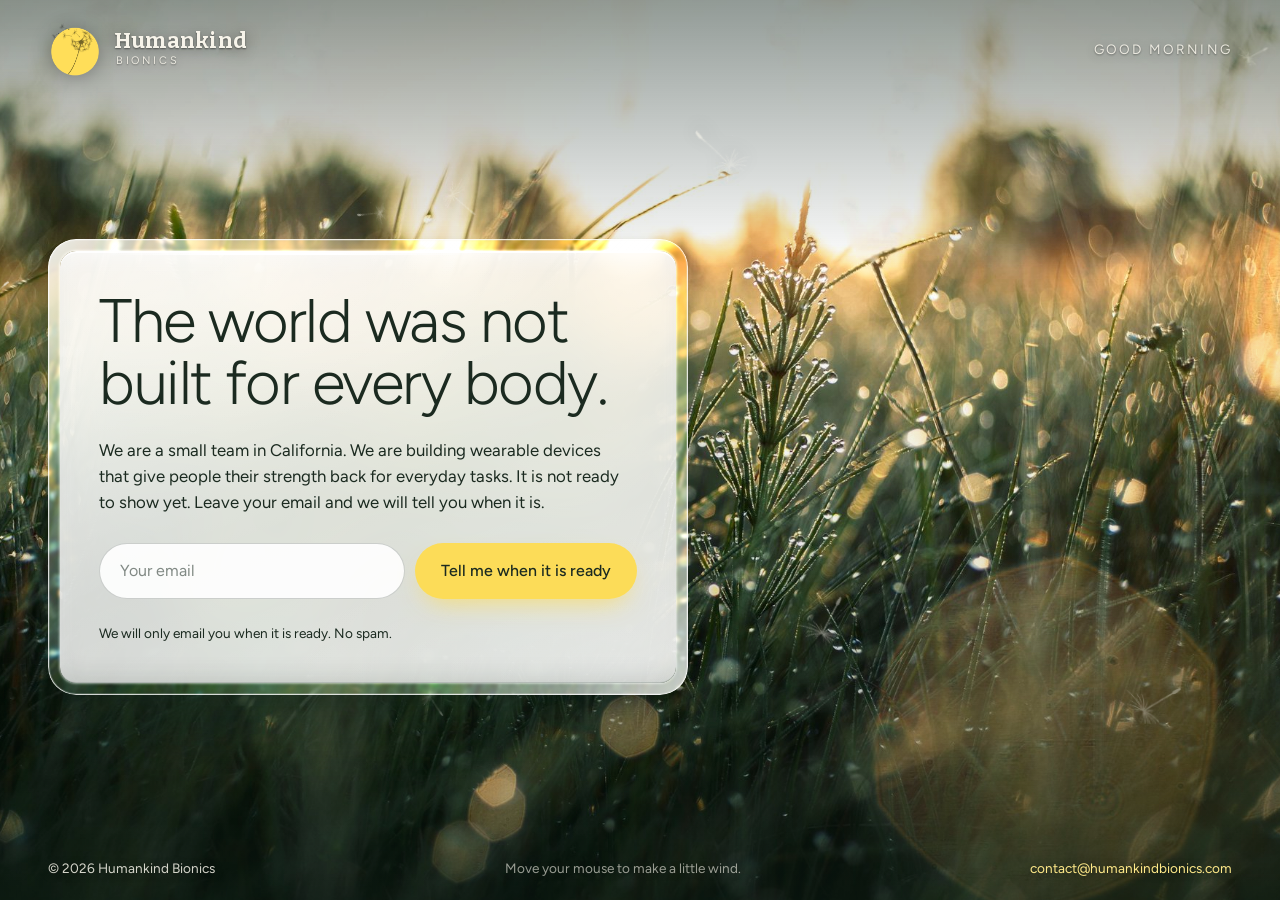
==== commit 66910d02: "Burst seeds from the top edge of the glass, not from the button White seeds released inside the whit" ====
--- a/index.html
+++ b/index.html
@@ -188,12 +188,12 @@
 /* the moment of joining: send the email, then a small release of seeds */
 var form=document.getElementById('form'), btn=document.getElementById('btn'), note=document.getElementById('note'), email=document.getElementById('email');
 function say(t,cls){ note.textContent=t; note.className='note '+(cls||''); }
-function celebrate(){ var r=btn.getBoundingClientRect(); puff(r.left+r.width/2,r.top,14); btn.textContent='Thank you. We will write to you.'; btn.classList.add('done'); say('You are one of the first to know.','ok'); }
-/* hovering the button lets a few seeds go from its top edge, once per visit */
-var lastPuff=0;
-function edgePuff(n){ var r=btn.getBoundingClientRect(); for(var i=0;i<n;i++){ var s=spawn(r.left+8+Math.random()*(r.width-16), r.top-6-Math.random()*8, true); s.vx=(Math.random()-0.5)*2.4; s.vy=-1.6-Math.random()*2; } }
+/* seeds burst from the top edge of the glass, out over the photo where white seeds can be seen */
+var panel=document.getElementById('panel'), lastPuff=0;
+function topPuff(n){ var r=panel.getBoundingClientRect(); for(var i=0;i<n;i++){ var s=spawn(r.left+24+Math.random()*(r.width-48), r.top-4-Math.random()*6, true); s.vx=(Math.random()-0.5)*3.2; s.vy=-2.2-Math.random()*2.6; } }
+function celebrate(){ topPuff(14); btn.textContent='Thank you. We will write to you.'; btn.classList.add('done'); say('You are one of the first to know.','ok'); }
 if(!touch&&!reduce){
-  btn.addEventListener('pointerenter',function(){ if(btn.disabled||btn.classList.contains('done')) return; var now=performance.now(); if(now-lastPuff<600) return; lastPuff=now; edgePuff(4); });
+  btn.addEventListener('pointerenter',function(){ if(btn.disabled||btn.classList.contains('done')) return; var now=performance.now(); if(now-lastPuff<600) return; lastPuff=now; topPuff(6); });
 }
 function send(addr){
   if(SIGNUP.provider==='sheet'){
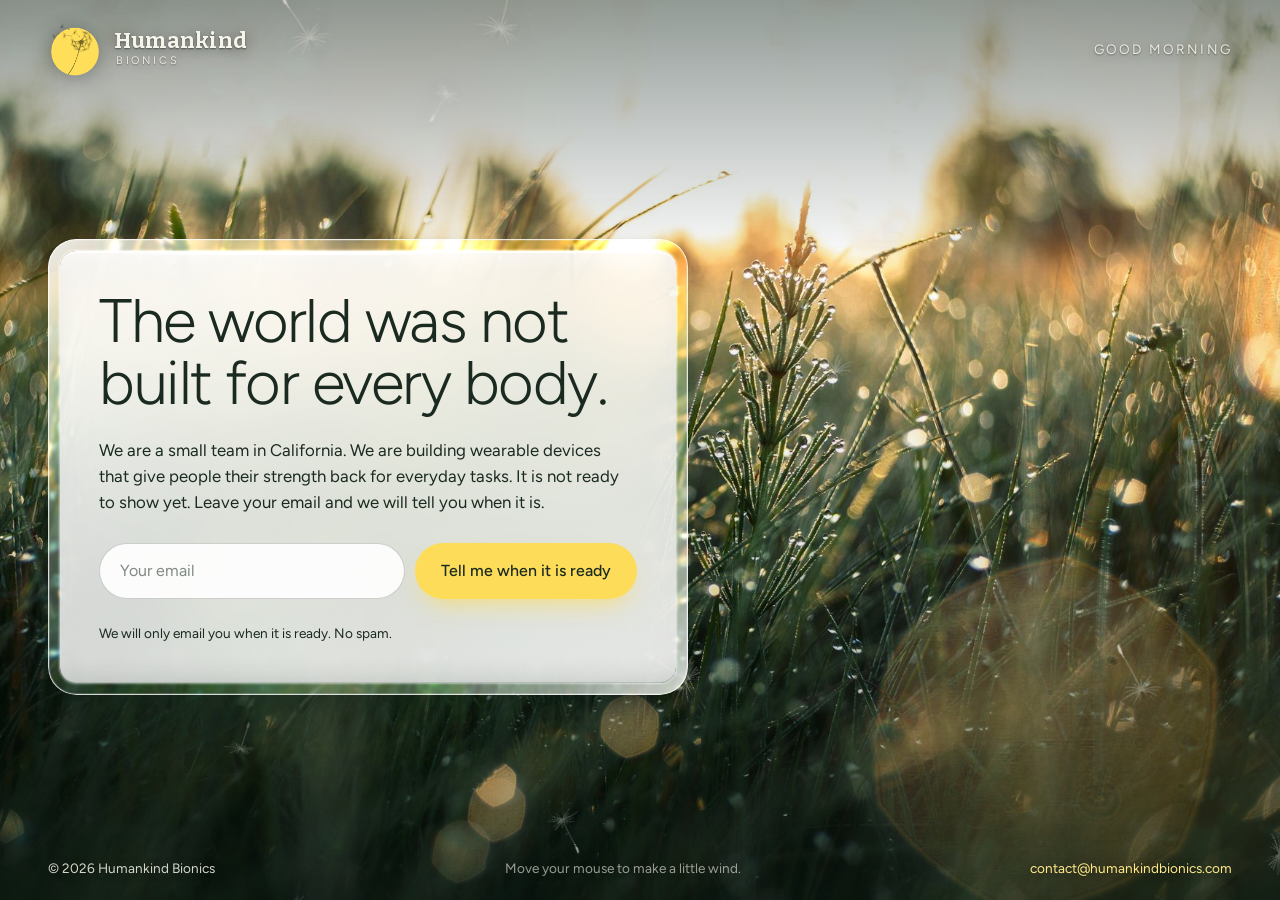
==== commit d88103ec: "Make burst seeds solid and longer-lived Burst seeds faded in over a second while their brightness wa" ====
--- a/index.html
+++ b/index.html
@@ -173,9 +173,10 @@
   for(var i=seeds.length-1;i>=0;i--){
     var s=seeds[i]; s.ph+=0.02*dt;
     s.vx+=(wind.x*0.06)*dt; s.vy+=(wind.y*0.06)*dt;
-    if(s.burst){ s.vy+=0.02*dt; s.vx*=0.985; s.vy*=0.985; s.life-=0.006*dt; } else { s.vx=s.vx*0.985+(-0.2)*0.015; s.vy=s.vy*0.985+(-0.1)*0.015; }
+    if(s.burst){ s.vy+=0.02*dt; s.vx*=0.985; s.vy*=0.985; s.life-=0.0035*dt; } else { s.vx=s.vx*0.985+(-0.2)*0.015; s.vy=s.vy*0.985+(-0.1)*0.015; }
     s.x+=(s.vx+Math.sin(s.ph)*0.35)*dt; s.y+=(s.vy+Math.cos(s.ph*0.7)*0.25)*dt; s.rot+=(s.vr+wind.x*0.4)*dt;
-    var goal=s.burst?Math.max(0,s.life)*0.9:s.target; s.op+=(goal-s.op)*0.04*dt;
+    /* burst seeds appear at once, hold full strength, and fade only over the last third of their life */
+    var goal=s.burst?Math.min(1,Math.max(0,s.life)/0.35):s.target; s.op+=(goal-s.op)*(s.burst?0.2:0.04)*dt;
     if(!s.burst && (s.x<-120||s.y<-120||s.x>innerWidth+160||s.y>innerHeight+160)) reset(s);
     if(s.burst && s.life<=0){ s.el.remove(); seeds.splice(i,1); continue; }
     s.el.style.opacity=s.op; s.el.style.transform='translate('+s.x+'px,'+s.y+'px) rotate('+s.rot+'deg)';
